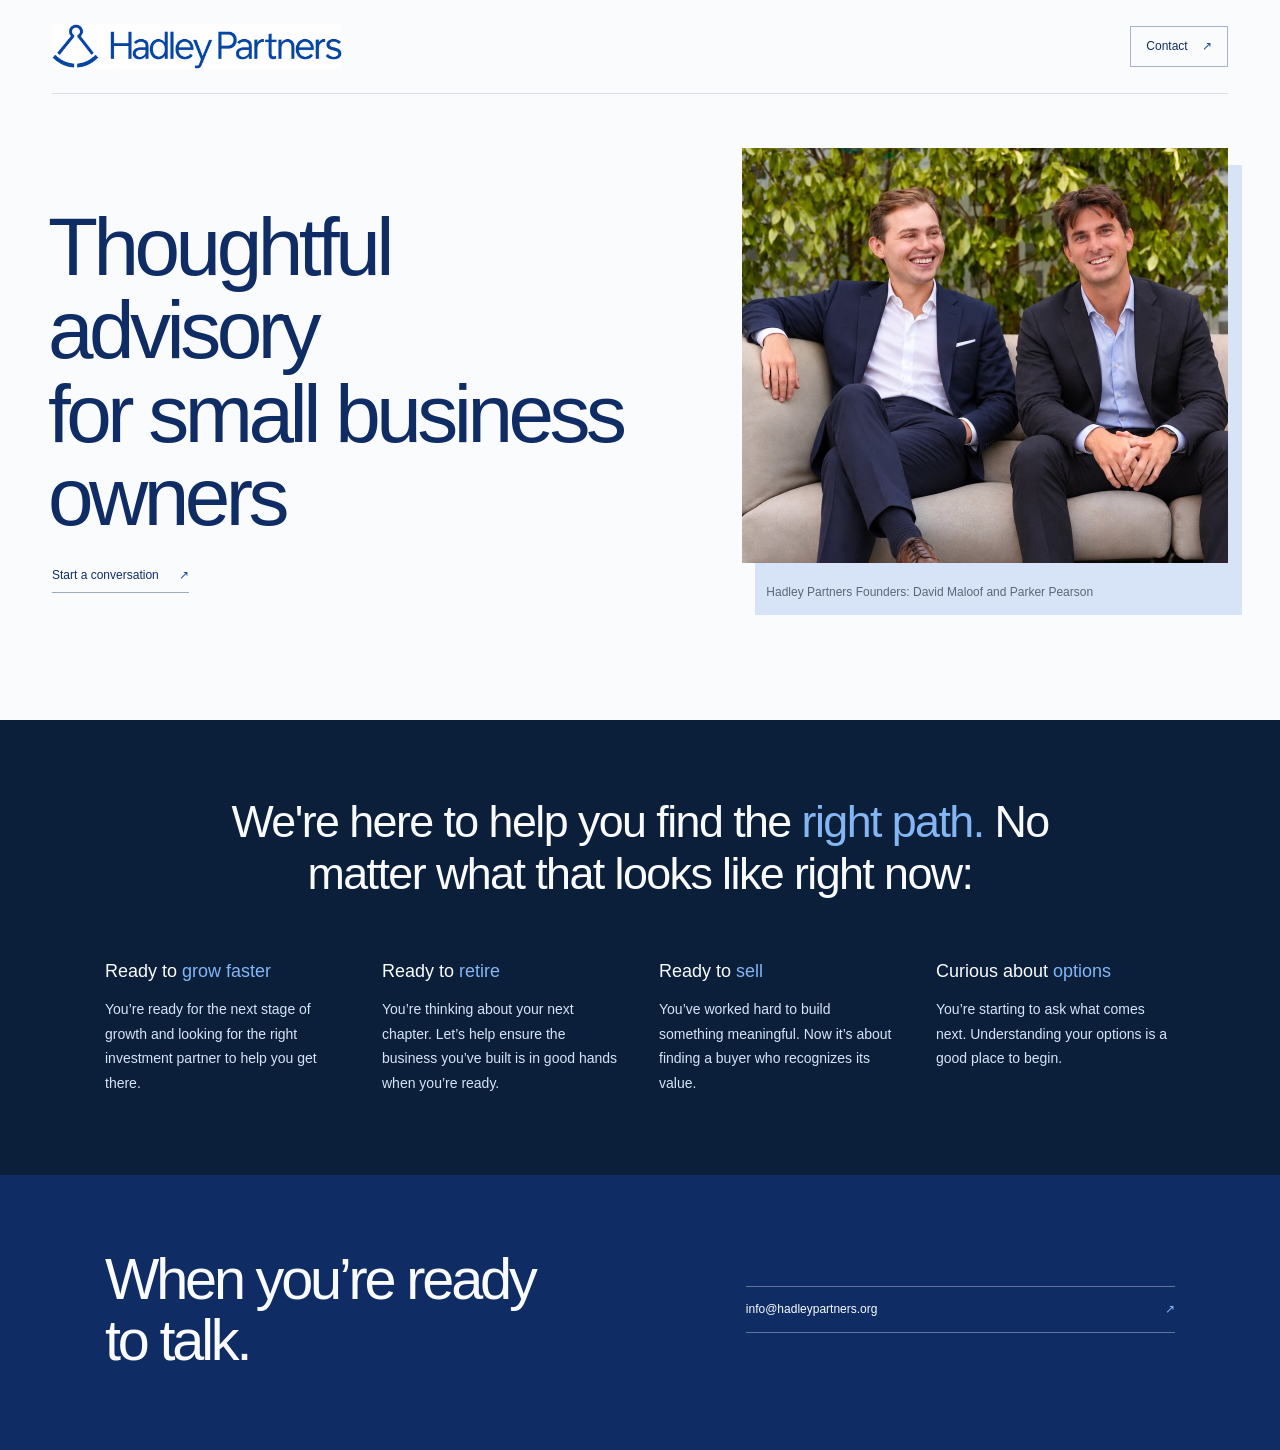
==== index.html @ 9680e1d5 "Update index and add new images Replit-Commit-Author: Agent" ====
<!doctype html>
<html lang="en">
  <head>
    <meta charset="UTF-8" />
    <meta name="viewport" content="width=device-width, initial-scale=1" />
    <script src="onepage.js?v=force-reload-top"></script>
    <title>Hadley Partners — Thoughtful advisory for small business owners</title>
    <meta name="description" content="Thoughtful, independent advisory for small business owners facing important decisions." />
    <meta property="og:title" content="Hadley Partners — Thoughtful advisory for small business owners" />
    <meta property="og:description" content="Thoughtful, independent perspective for the decisions that shape your business." />
    <meta property="og:type" content="website" />
    <meta name="theme-color" content="#FAFBFD" />
    <link rel="icon" type="image/svg+xml" href="favicon.svg" />
    <link rel="stylesheet" href="onepage.css?v=hadley-logo" />
  </head>
  <body>
    <a class="skip-link" href="#main">Skip to content</a>
    <header class="topbar">
      <div class="topbar-inner">
        <a class="wordmark" href="#top" aria-label="Hadley Partners home">
          <img class="brand-logo" src="assets/hadley-partners-logo.png" alt="Hadley Partners" width="1000" height="153" />
        </a>
        <nav class="main-nav" aria-label="Main navigation">
          <a class="nav-contact" href="mailto:info@hadleypartners.org">Contact <span aria-hidden="true">↗</span></a>
        </nav>
      </div>
    </header>

    <main id="main">
      <section class="hero" id="top" aria-labelledby="hero-title">
        <div class="hero-inner">
          <div class="hero-copy">
            <h1 id="hero-title">Thoughtful advisory <span>for small business owners</span></h1>
            <a class="text-link hero-link" href="mailto:info@hadleypartners.org">Start a conversation <span aria-hidden="true">↗</span></a>
          </div>
          <div class="hero-image-frame">
            <div class="image-backplate" aria-hidden="true"></div>
            <figure class="hero-photo">
              <img src="assets/hadley-partners-team.jpg" alt="Hadley Partners co-founders David, on the left, and Parker, on the right, seated together." />
            </figure>
            <p class="founders-caption">Hadley Partners Founders: David Maloof and Parker Pearson</p>
          </div>
        </div>
      </section>

      <section class="owner-options" aria-labelledby="options-title">
        <div class="section-inner">
          <h2 id="options-title">We're here to help you find the <span>right path.</span> No matter what that looks like right now:</h2>
          <div class="options-grid">
            <article>
              <h3>Ready to <span>grow faster</span></h3>
              <p>You’re ready for the next stage of growth and looking for the right investment partner to help you get there.</p>
            </article>
            <article>
              <h3>Ready to <span>retire</span></h3>
              <p>You’re thinking about your next chapter. Let’s help ensure the business you’ve built is in good hands when you’re ready.</p>
            </article>
            <article>
              <h3>Ready to <span>sell</span></h3>
              <p>You’ve worked hard to build something meaningful. Now it’s about finding a buyer who recognizes its value.</p>
            </article>
            <article>
              <h3>Curious about <span>options</span></h3>
              <p>You’re starting to ask what comes next. Understanding your options is a good place to begin.</p>
            </article>
          </div>
        </div>
      </section>

      <section class="contact" id="contact" aria-labelledby="contact-title">
        <div class="contact-inner">
          <h2 id="contact-title">When you’re ready to talk.</h2>
          <a class="contact-link" href="mailto:info@hadleypartners.org">
            <span>info@hadleypartners.org</span>
            <span class="contact-arrow" aria-hidden="true">↗</span>
          </a>
        </div>
      </section>
    </main>

  </body>
</html>
---- onepage.css ----
:root {
  color-scheme: light;
  --primary: #1E4B9B;
  --navy: #0F2D64;
  --sky: #84B6F4;
  --ivory: #FAFBFD;
  --light-gray: #E6EBF3;
  --charcoal: #2B2F36;
  --slate: #5A7FBF;
  --powder: #D7E4F7;
  --mid-gray: #AAB2BD;
  --midnight: #0B1F3B;
  --muted: #58677C;
  --line: #D8E0EC;
  --font: "Helvetica Neue", Helvetica, Arial, sans-serif;
}

* { box-sizing: border-box; }
html { scroll-behavior: smooth; scroll-padding-top: 90px; }
body {
  min-width: 320px;
  margin: 0;
  color: var(--charcoal);
  background: var(--ivory);
  font-family: var(--font);
  font-size: 15px;
  font-weight: 400;
  line-height: 1.72;
  -webkit-font-smoothing: antialiased;
  text-rendering: optimizeLegibility;
}
a { color: inherit; text-decoration: none; }
a:focus-visible { outline: 2px solid var(--primary); outline-offset: 5px; }
.skip-link {
  position: fixed;
  top: 10px;
  left: 12px;
  z-index: 20;
  padding: 10px 14px;
  transform: translateY(-150%);
  color: var(--ivory);
  background: var(--navy);
}
.skip-link:focus { transform: translateY(0); }

.topbar { position: absolute; z-index: 3; inset: 0 0 auto; }
.topbar-inner {
  display: flex;
  width: min(1240px, calc(100% - 104px));
  min-height: 94px;
  align-items: center;
  justify-content: space-between;
  margin: 0 auto;
  border-bottom: 1px solid rgba(15, 45, 100, 0.14);
}
.wordmark {
  display: inline-flex;
  align-items: baseline;
  gap: 8px;
  color: var(--navy);
  font-weight: 500;
  letter-spacing: -0.045em;
}
.brand-logo { display: block; width: 290px; max-width: 100%; height: auto; mix-blend-mode: multiply; }
.wordmark-name { font-size: 25px; line-height: 1; }
.wordmark-partners {
  color: var(--primary);
  font-size: 9px;
  font-weight: 500;
  letter-spacing: 0.17em;
  text-transform: uppercase;
}
.main-nav { display: flex; align-items: center; gap: 39px; }
.main-nav a {
  color: var(--navy);
  font-size: 12px;
  font-weight: 500;
  transition: color 180ms ease;
}
.main-nav a:hover { color: var(--primary); }
.main-nav .nav-contact {
  padding: 9px 15px;
  border: 1px solid rgba(15, 45, 100, 0.35);
}
.nav-contact span { margin-left: 11px; color: var(--primary); }
.main-nav .nav-contact:hover { color: var(--ivory); background: var(--navy); }

.hero { overflow: hidden; background: var(--ivory); }
.hero-inner {
  position: relative;
  display: grid;
  grid-template-columns: minmax(0, 1.08fr) minmax(340px, 0.92fr);
  gap: clamp(42px, 6.5vw, 90px);
  width: min(1240px, calc(100% - 104px));
  min-height: 720px;
  align-items: center;
  margin: 0 auto;
  padding: 137px 0 86px;
}
.hero-copy { position: relative; z-index: 1; max-width: 700px; }
.eyebrow, .section-label {
  margin: 0;
  color: var(--primary);
  font-size: 10px;
  font-weight: 500;
  letter-spacing: 0.16em;
  text-transform: uppercase;
}
.hero h1, .perspective h2, .approach h2, .contact h2 {
  margin-top: 0;
  color: var(--navy);
  font-weight: 300;
  letter-spacing: -0.055em;
}
.hero h1 {
  max-width: 740px;
  margin: 27px 0 22px -4px;
  font-size: clamp(3.7rem, 6.4vw, 6.15rem);
  line-height: 1.02;
}
.hero h1 span { display: block; }
.hero-summary {
  max-width: 390px;
  margin: 0 0 25px;
  color: var(--muted);
  font-size: 14px;
  line-height: 1.85;
}
.text-link {
  display: inline-flex;
  align-items: center;
  gap: 20px;
  padding-bottom: 7px;
  border-bottom: 1px solid rgba(15, 45, 100, 0.4);
  color: var(--navy);
  font-size: 12px;
  font-weight: 500;
  transition: gap 180ms ease, color 180ms ease, border-color 180ms ease;
}
.text-link span { color: var(--primary); }
.text-link:hover { gap: 27px; color: var(--primary); border-color: var(--primary); }

.hero-image-frame {
  position: relative;
  width: 100%;
  max-width: 510px;
  justify-self: end;
  padding: 0 0 22px 17px;
}
.hero-photo {
  position: relative;
  z-index: 1;
  width: 100%;
  aspect-ratio: 1.17 / 1;
  margin: 0;
  overflow: hidden;
  background: var(--powder);
}
.hero-photo img {
  display: block;
  width: 100%;
  height: 100%;
  object-fit: cover;
  object-position: center 48%;
}
.image-backplate {
  position: absolute;
  top: 17px;
  right: -14px;
  bottom: 8px;
  left: 30px;
  background: var(--powder);
}
.founders-caption {
  position: relative;
  z-index: 2;
  margin: 20px 0 0 24px;
  color: var(--muted);
  font-size: 12px;
  line-height: 1.5;
}

.photo-caption {
  position: absolute;
  z-index: 2;
  right: 0;
  bottom: 0;
  color: var(--muted);
  font-size: 10px;
  letter-spacing: 0.01em;
}

.section-inner, .contact-inner { width: min(1070px, calc(100% - 104px)); margin: 0 auto; }
.perspective {
  padding: 108px 0 112px;
  background: #F1F4F9;
}
.perspective-inner {
  display: grid;
  grid-template-columns: 0.7fr 1.5fr;
  gap: 70px;
  align-items: start;
}
.perspective .section-label, .approach .section-label { padding-top: 9px; }
.perspective-copy h2 {
  max-width: 720px;
  margin: 0 0 20px;
  font-size: clamp(2.8rem, 4.8vw, 4.45rem);
  line-height: 1.08;
}
.perspective-copy p, .approach-copy > p {
  max-width: 550px;
  margin: 0;
  color: var(--muted);
  font-size: 14px;
  line-height: 1.9;
}

.approach { padding: 104px 0 114px; }
.approach-inner {
  display: grid;
  grid-template-columns: 1fr 0.9fr;
  gap: 75px;
  align-items: start;
}
.approach-heading h2 {
  margin: 26px 0 0;
  font-size: clamp(3.2rem, 5.5vw, 5rem);
  line-height: 1.01;
}
.approach-copy { padding-top: 37px; }
.approach-copy > p { max-width: 440px; margin-bottom: 25px; }

.owner-options {
  padding: 76px 0 80px;
  background: var(--midnight);
  color: var(--ivory);
}
.owner-options h2 {
  max-width: 900px;
  margin: 0 auto 60px;
  font-weight: 300;
  font-size: clamp(2rem, 3.5vw, 3rem);
  line-height: 1.15;
  letter-spacing: -0.035em;
  text-align: center;
}
.owner-options h2 span, .options-grid h3 span { color: var(--sky); }
.options-grid { display: grid; grid-template-columns: repeat(4, minmax(0, 1fr)); gap: 38px; }
.options-grid h3 { margin: 0 0 14px; font-size: 18px; font-weight: 500; line-height: 1.35; }
.options-grid p { margin: 0; color: var(--powder); font-size: 14px; line-height: 1.75; }
@media (max-width: 900px) {
  .options-grid { grid-template-columns: repeat(2, minmax(0, 1fr)); gap: 36px; }
}
@media (max-width: 650px) {
  .owner-options { padding: 56px 0; }
  .owner-options h2 { margin-bottom: 38px; text-align: left; }
  .options-grid { grid-template-columns: 1fr; gap: 30px; }
}

.contact {
  padding: 74px 0 80px;
  color: var(--ivory);
  background: var(--navy);
}
.contact-inner { display: grid; grid-template-columns: 1.4fr 1fr; gap: 40px; align-items: center; }
.contact .section-label { align-self: start; color: var(--sky); }
.contact h2 {
  max-width: 460px;
  margin: 0;
  color: var(--ivory);
  font-size: clamp(2.7rem, 4.5vw, 4rem);
  line-height: 1.05;
}
.contact-inner > p:not(.section-label) {
  grid-column: 2;
  margin: 0;
  color: #D7E4F7;
  font-size: 12px;
}
.contact-link {
  grid-column: 2;
  grid-row: 1;
  display: flex;
  align-items: center;
  justify-content: space-between;
  gap: 15px;
  padding: 12px 0;
  border-top: 1px solid rgba(250, 251, 253, 0.35);
  border-bottom: 1px solid rgba(250, 251, 253, 0.35);
  color: var(--ivory);
  font-size: 12px;
  font-weight: 500;
  transition: color 180ms ease;
}
.contact-link:hover { color: var(--sky); }
.contact-arrow { color: var(--sky); }

.footer {
  display: flex;
  min-height: 73px;
  align-items: center;
  justify-content: space-between;
  gap: 18px;
  padding: 16px max(52px, calc((100% - 1240px) / 2));
  color: #C4CCDA;
  background: var(--midnight);
  font-size: 10px;
}
.footer-mark { color: var(--ivory); font-size: 13px; font-weight: 500; }
.footer a:last-child { color: #D7E4F7; }
.footer a:last-child span { margin-left: 7px; color: var(--sky); }
.footer a:hover { color: var(--sky); }

@media (max-width: 900px) {
  .topbar-inner, .hero-inner { width: calc(100% - 64px); }
  .hero-inner { grid-template-columns: 1.05fr 0.95fr; gap: 35px; min-height: 660px; }
  .hero h1 { font-size: clamp(3.4rem, 7vw, 5.3rem); }
  .hero-image-frame { padding-left: 12px; }
  .hero-photo { aspect-ratio: 1.08 / 1; }
  .section-inner, .contact-inner { width: calc(100% - 64px); }
  .perspective-inner { grid-template-columns: 0.6fr 1.5fr; gap: 38px; }
  .approach-inner { gap: 42px; }
  .contact-inner { grid-template-columns: 1.3fr 1fr; gap: 28px; }
  .contact h2 { grid-column: 1; }
  .contact-link { grid-column: 2; grid-row: 1; max-width: 350px; }
  .footer { padding-right: 32px; padding-left: 32px; }
}
@media (max-width: 650px) {
  html { scroll-padding-top: 22px; }
  .topbar-inner { width: calc(100% - 40px); min-height: 74px; }
  .wordmark-name { font-size: 22px; }
  .brand-logo { width: 210px; }
  .main-nav { gap: 17px; }
  .main-nav a { font-size: 10px; }
  .main-nav a[href="#perspective"] { display: none; }
  .main-nav .nav-contact { padding: 7px 10px; }
  .hero-inner {
    display: flex;
    min-height: 0;
    flex-direction: column;
    align-items: stretch;
    gap: 31px;
    width: calc(100% - 40px);
    padding: 126px 0 57px;
  }
  .hero-copy { max-width: 520px; }
  .eyebrow { font-size: 9px; }
  .hero h1 {
    margin: 25px 0 17px -2px;
    font-size: clamp(3.2rem, 12vw, 4.8rem);
    line-height: 1.02;
  }
  .hero-summary { max-width: 340px; font-size: 13px; }
  .hero-image-frame { width: 100%; max-width: none; padding: 0 0 20px 10px; }
  .hero-photo { aspect-ratio: 1.14 / 1; }
  .image-backplate { top: 11px; right: -5px; bottom: 8px; left: 19px; }
  .photo-caption { right: 0; bottom: 0; font-size: 9px; }
  .section-inner, .contact-inner { width: calc(100% - 40px); }
  .perspective { padding: 70px 0 73px; }
  .perspective-inner { display: block; }
  .perspective .section-label { margin-bottom: 30px; }
  .perspective-copy h2 { margin-bottom: 17px; font-size: clamp(2.6rem, 10vw, 3.7rem); }
  .perspective-copy p, .approach-copy > p { font-size: 13px; }
  .approach { padding: 70px 0 75px; }
  .approach-inner { display: block; }
  .approach-heading h2 { margin-top: 22px; font-size: clamp(3.1rem, 12vw, 4.5rem); }
  .approach-copy { padding-top: 25px; }
  .approach-copy > p { margin-bottom: 20px; }
  .contact { padding: 56px 0 62px; }
  .contact-inner { display: flex; flex-direction: column; align-items: stretch; gap: 19px; }
  .contact h2 { max-width: 400px; font-size: clamp(2.8rem, 10vw, 4rem); }
  .contact-inner > p:not(.section-label) { margin: 0; font-size: 12px; }
  .contact-link { width: 100%; max-width: 380px; margin-top: 3px; }
  .footer { min-height: 0; flex-wrap: wrap; padding: 20px; font-size: 9px; }
  .footer > span { order: 3; flex-basis: 100%; }
}
@media (max-width: 370px) {
  .brand-logo { width: 180px; }
  .main-nav { gap: 11px; }
  .main-nav a { font-size: 9px; }
  .main-nav .nav-contact { padding: 7px 8px; }
  .hero h1 { font-size: 3rem; }
  .footer { gap: 10px; }
}
@media (prefers-reduced-motion: reduce) {
  html { scroll-behavior: auto; }
  *, *::before, *::after {
    scroll-behavior: auto !important;
    transition-duration: 0.01ms !important;
    animation-duration: 0.01ms !important;
    animation-iteration-count: 1 !important;
  }
}
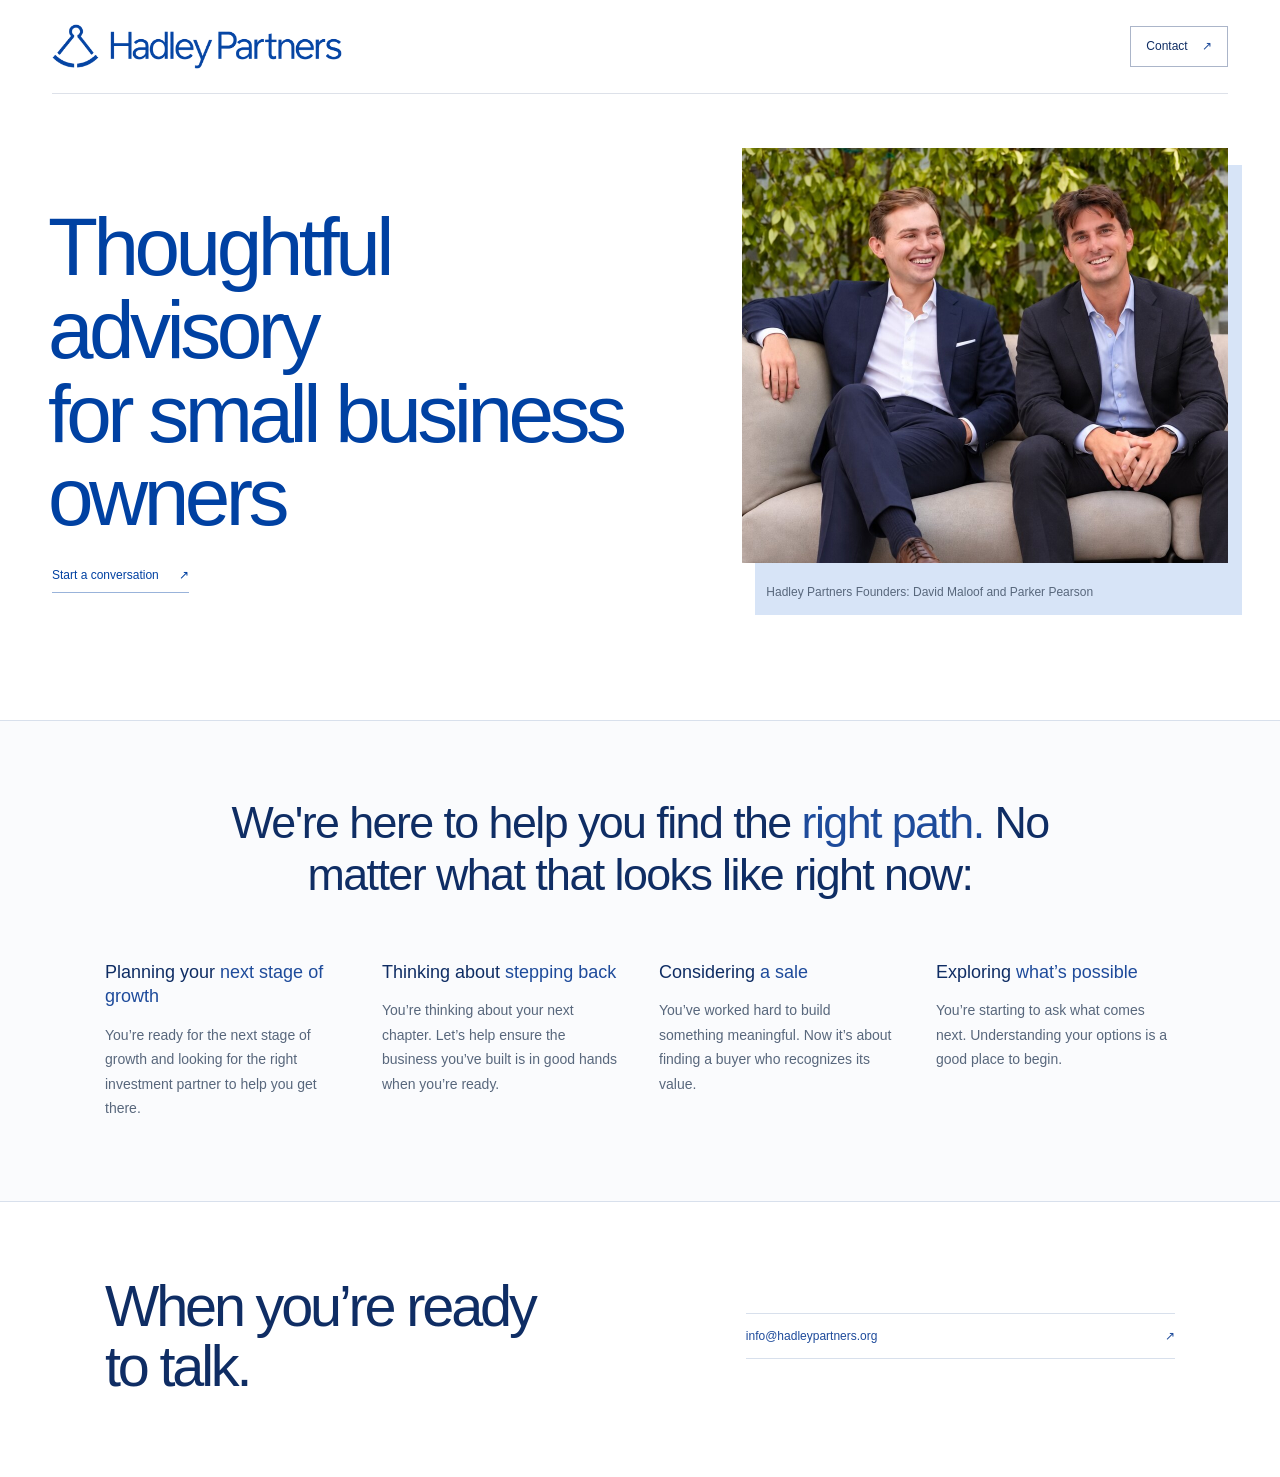
==== commit b3d620a1: "Update website positioning documentation and layout styles Replit-Commit-Author: Agent" ====
--- a/index.html
+++ b/index.html
@@ -9,9 +9,9 @@
     <meta property="og:title" content="Hadley Partners — Thoughtful advisory for small business owners" />
     <meta property="og:description" content="Thoughtful, independent perspective for the decisions that shape your business." />
     <meta property="og:type" content="website" />
-    <meta name="theme-color" content="#FAFBFD" />
+    <meta name="theme-color" content="#FFFFFF" />
     <link rel="icon" type="image/svg+xml" href="favicon.svg" />
-    <link rel="stylesheet" href="onepage.css?v=hadley-logo" />
+    <link rel="stylesheet" href="onepage.css?v=hadley-light" />
   </head>
   <body>
     <a class="skip-link" href="#main">Skip to content</a>
@@ -48,19 +48,19 @@
           <h2 id="options-title">We're here to help you find the <span>right path.</span> No matter what that looks like right now:</h2>
           <div class="options-grid">
             <article>
-              <h3>Ready to <span>grow faster</span></h3>
+              <h3>Planning your <span>next stage of growth</span></h3>
               <p>You’re ready for the next stage of growth and looking for the right investment partner to help you get there.</p>
             </article>
             <article>
-              <h3>Ready to <span>retire</span></h3>
+              <h3>Thinking about <span>stepping back</span></h3>
               <p>You’re thinking about your next chapter. Let’s help ensure the business you’ve built is in good hands when you’re ready.</p>
             </article>
             <article>
-              <h3>Ready to <span>sell</span></h3>
+              <h3>Considering <span>a sale</span></h3>
               <p>You’ve worked hard to build something meaningful. Now it’s about finding a buyer who recognizes its value.</p>
             </article>
             <article>
-              <h3>Curious about <span>options</span></h3>
+              <h3>Exploring <span>what’s possible</span></h3>
               <p>You’re starting to ask what comes next. Understanding your options is a good place to begin.</p>
             </article>
           </div>
--- a/onepage.css
+++ b/onepage.css
@@ -1,6 +1,7 @@
 :root {
   color-scheme: light;
   --primary: #1E4B9B;
+  --logo-blue: #0041A2;
   --navy: #0F2D64;
   --sky: #84B6F4;
   --ivory: #FAFBFD;
@@ -21,7 +22,7 @@
   min-width: 320px;
   margin: 0;
   color: var(--charcoal);
-  background: var(--ivory);
+  background: #FFFFFF;
   font-family: var(--font);
   font-size: 15px;
   font-weight: 400;
@@ -61,7 +62,7 @@
   font-weight: 500;
   letter-spacing: -0.045em;
 }
-.brand-logo { display: block; width: 290px; max-width: 100%; height: auto; mix-blend-mode: multiply; }
+.brand-logo { display: block; width: 290px; max-width: 100%; height: auto; }
 .wordmark-name { font-size: 25px; line-height: 1; }
 .wordmark-partners {
   color: var(--primary);
@@ -85,7 +86,7 @@
 .nav-contact span { margin-left: 11px; color: var(--primary); }
 .main-nav .nav-contact:hover { color: var(--ivory); background: var(--navy); }
 
-.hero { overflow: hidden; background: var(--ivory); }
+.hero { overflow: hidden; background: #FFFFFF; }
 .hero-inner {
   position: relative;
   display: grid;
@@ -114,6 +115,7 @@
 }
 .hero h1 {
   max-width: 740px;
+  color: var(--logo-blue);
   margin: 27px 0 22px -4px;
   font-size: clamp(3.7rem, 6.4vw, 6.15rem);
   line-height: 1.02;
@@ -139,6 +141,9 @@
 }
 .text-link span { color: var(--primary); }
 .text-link:hover { gap: 27px; color: var(--primary); border-color: var(--primary); }
+.hero-link, .hero-link span, .hero-link:hover { color: var(--logo-blue); }
+.hero-link { border-color: rgba(0, 65, 162, 0.4); }
+.hero-link:hover { border-color: var(--logo-blue); }
 
 .hero-image-frame {
   position: relative;
@@ -233,8 +238,10 @@
 
 .owner-options {
   padding: 76px 0 80px;
-  background: var(--midnight);
-  color: var(--ivory);
+  background: var(--ivory);
+  color: var(--navy);
+  border-top: 1px solid var(--line);
+  border-bottom: 1px solid var(--line);
 }
 .owner-options h2 {
   max-width: 900px;
@@ -245,10 +252,10 @@
   letter-spacing: -0.035em;
   text-align: center;
 }
-.owner-options h2 span, .options-grid h3 span { color: var(--sky); }
+.owner-options h2 span, .options-grid h3 span { color: var(--primary); }
 .options-grid { display: grid; grid-template-columns: repeat(4, minmax(0, 1fr)); gap: 38px; }
 .options-grid h3 { margin: 0 0 14px; font-size: 18px; font-weight: 500; line-height: 1.35; }
-.options-grid p { margin: 0; color: var(--powder); font-size: 14px; line-height: 1.75; }
+.options-grid p { margin: 0; color: var(--muted); font-size: 14px; line-height: 1.75; }
 @media (max-width: 900px) {
   .options-grid { grid-template-columns: repeat(2, minmax(0, 1fr)); gap: 36px; }
 }
@@ -260,15 +267,15 @@
 
 .contact {
   padding: 74px 0 80px;
-  color: var(--ivory);
-  background: var(--navy);
+  color: var(--navy);
+  background: #FFFFFF;
 }
 .contact-inner { display: grid; grid-template-columns: 1.4fr 1fr; gap: 40px; align-items: center; }
 .contact .section-label { align-self: start; color: var(--sky); }
 .contact h2 {
   max-width: 460px;
   margin: 0;
-  color: var(--ivory);
+  color: var(--navy);
   font-size: clamp(2.7rem, 4.5vw, 4rem);
   line-height: 1.05;
 }
@@ -286,15 +293,15 @@
   justify-content: space-between;
   gap: 15px;
   padding: 12px 0;
-  border-top: 1px solid rgba(250, 251, 253, 0.35);
-  border-bottom: 1px solid rgba(250, 251, 253, 0.35);
-  color: var(--ivory);
+  border-top: 1px solid var(--line);
+  border-bottom: 1px solid var(--line);
+  color: var(--primary);
   font-size: 12px;
   font-weight: 500;
   transition: color 180ms ease;
 }
-.contact-link:hover { color: var(--sky); }
-.contact-arrow { color: var(--sky); }
+.contact-link:hover { color: var(--navy); }
+.contact-arrow { color: var(--primary); }
 
 .footer {
   display: flex;
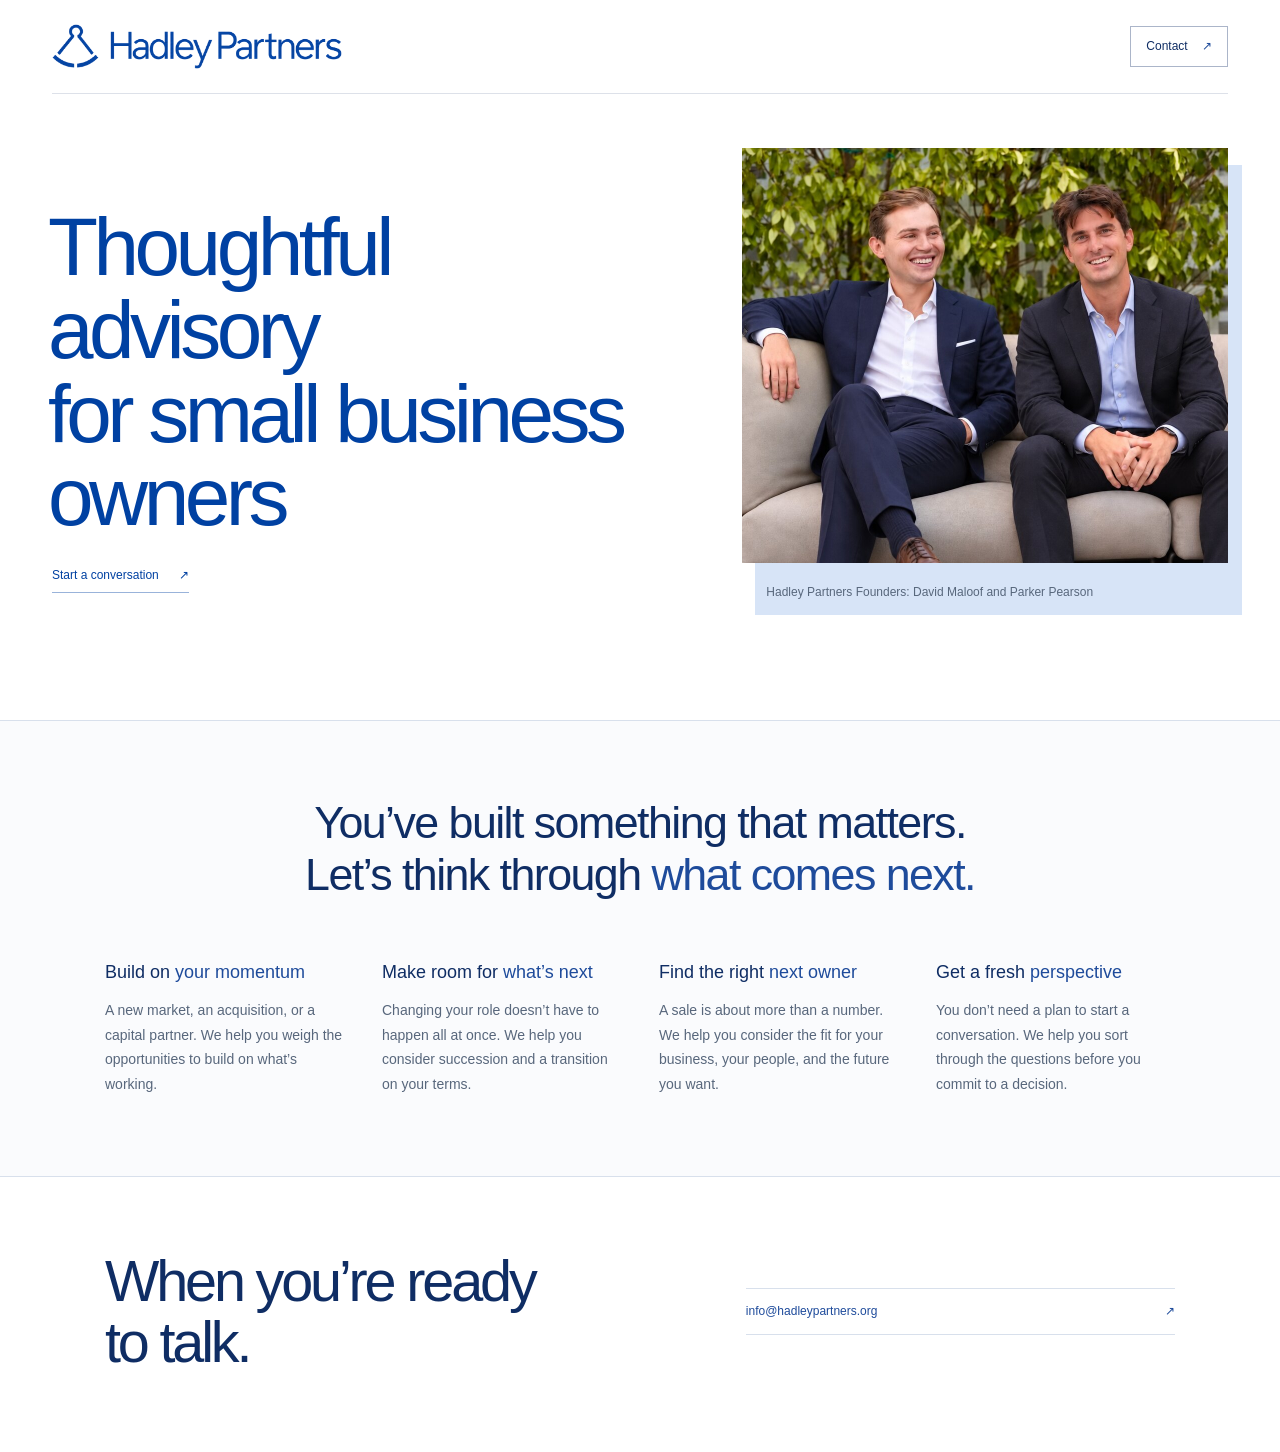
==== commit 0173966a: "Update index.html structure Replit-Commit-Author: Agent" ====
--- a/index.html
+++ b/index.html
@@ -45,23 +45,23 @@
 
       <section class="owner-options" aria-labelledby="options-title">
         <div class="section-inner">
-          <h2 id="options-title">We're here to help you find the <span>right path.</span> No matter what that looks like right now:</h2>
+          <h2 id="options-title">You’ve built something that matters.<br />Let’s think through <span>what comes next.</span></h2>
           <div class="options-grid">
             <article>
-              <h3>Planning your <span>next stage of growth</span></h3>
-              <p>You’re ready for the next stage of growth and looking for the right investment partner to help you get there.</p>
+              <h3>Build on <span>your momentum</span></h3>
+              <p>A new market, an acquisition, or a capital partner. We help you weigh the opportunities to build on what’s working.</p>
             </article>
             <article>
-              <h3>Thinking about <span>stepping back</span></h3>
-              <p>You’re thinking about your next chapter. Let’s help ensure the business you’ve built is in good hands when you’re ready.</p>
+              <h3>Make room for <span>what’s next</span></h3>
+              <p>Changing your role doesn’t have to happen all at once. We help you consider succession and a transition on your terms.</p>
             </article>
             <article>
-              <h3>Considering <span>a sale</span></h3>
-              <p>You’ve worked hard to build something meaningful. Now it’s about finding a buyer who recognizes its value.</p>
+              <h3>Find the right <span>next owner</span></h3>
+              <p>A sale is about more than a number. We help you consider the fit for your business, your people, and the future you want.</p>
             </article>
             <article>
-              <h3>Exploring <span>what’s possible</span></h3>
-              <p>You’re starting to ask what comes next. Understanding your options is a good place to begin.</p>
+              <h3>Get a fresh <span>perspective</span></h3>
+              <p>You don’t need a plan to start a conversation. We help you sort through the questions before you commit to a decision.</p>
             </article>
           </div>
         </div>
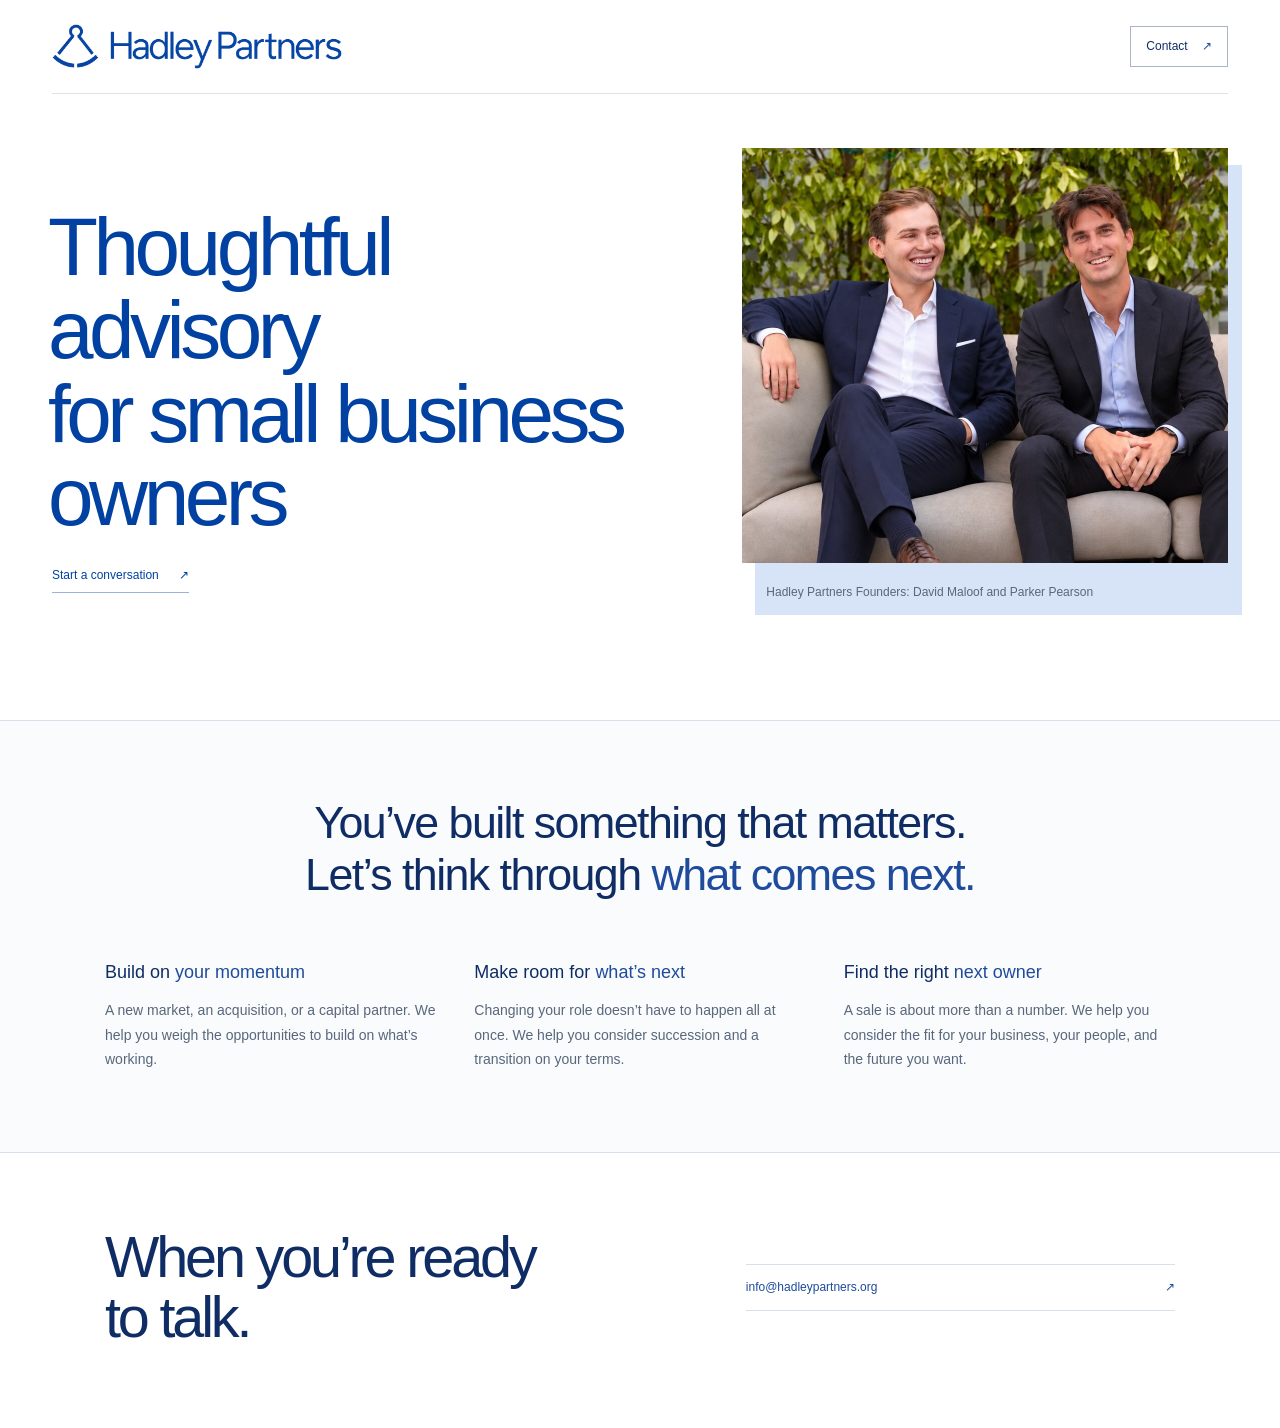
==== commit 23f564e6: "Clean up index and update styles Replit-Commit-Author: Agent" ====
--- a/index.html
+++ b/index.html
@@ -59,10 +59,6 @@
               <h3>Find the right <span>next owner</span></h3>
               <p>A sale is about more than a number. We help you consider the fit for your business, your people, and the future you want.</p>
             </article>
-            <article>
-              <h3>Get a fresh <span>perspective</span></h3>
-              <p>You don’t need a plan to start a conversation. We help you sort through the questions before you commit to a decision.</p>
-            </article>
           </div>
         </div>
       </section>
--- a/onepage.css
+++ b/onepage.css
@@ -253,11 +253,11 @@
   text-align: center;
 }
 .owner-options h2 span, .options-grid h3 span { color: var(--primary); }
-.options-grid { display: grid; grid-template-columns: repeat(4, minmax(0, 1fr)); gap: 38px; }
+.options-grid { display: grid; grid-template-columns: repeat(3, minmax(0, 1fr)); gap: 38px; }
 .options-grid h3 { margin: 0 0 14px; font-size: 18px; font-weight: 500; line-height: 1.35; }
 .options-grid p { margin: 0; color: var(--muted); font-size: 14px; line-height: 1.75; }
 @media (max-width: 900px) {
-  .options-grid { grid-template-columns: repeat(2, minmax(0, 1fr)); gap: 36px; }
+  .options-grid { gap: 28px; }
 }
 @media (max-width: 650px) {
   .owner-options { padding: 56px 0; }
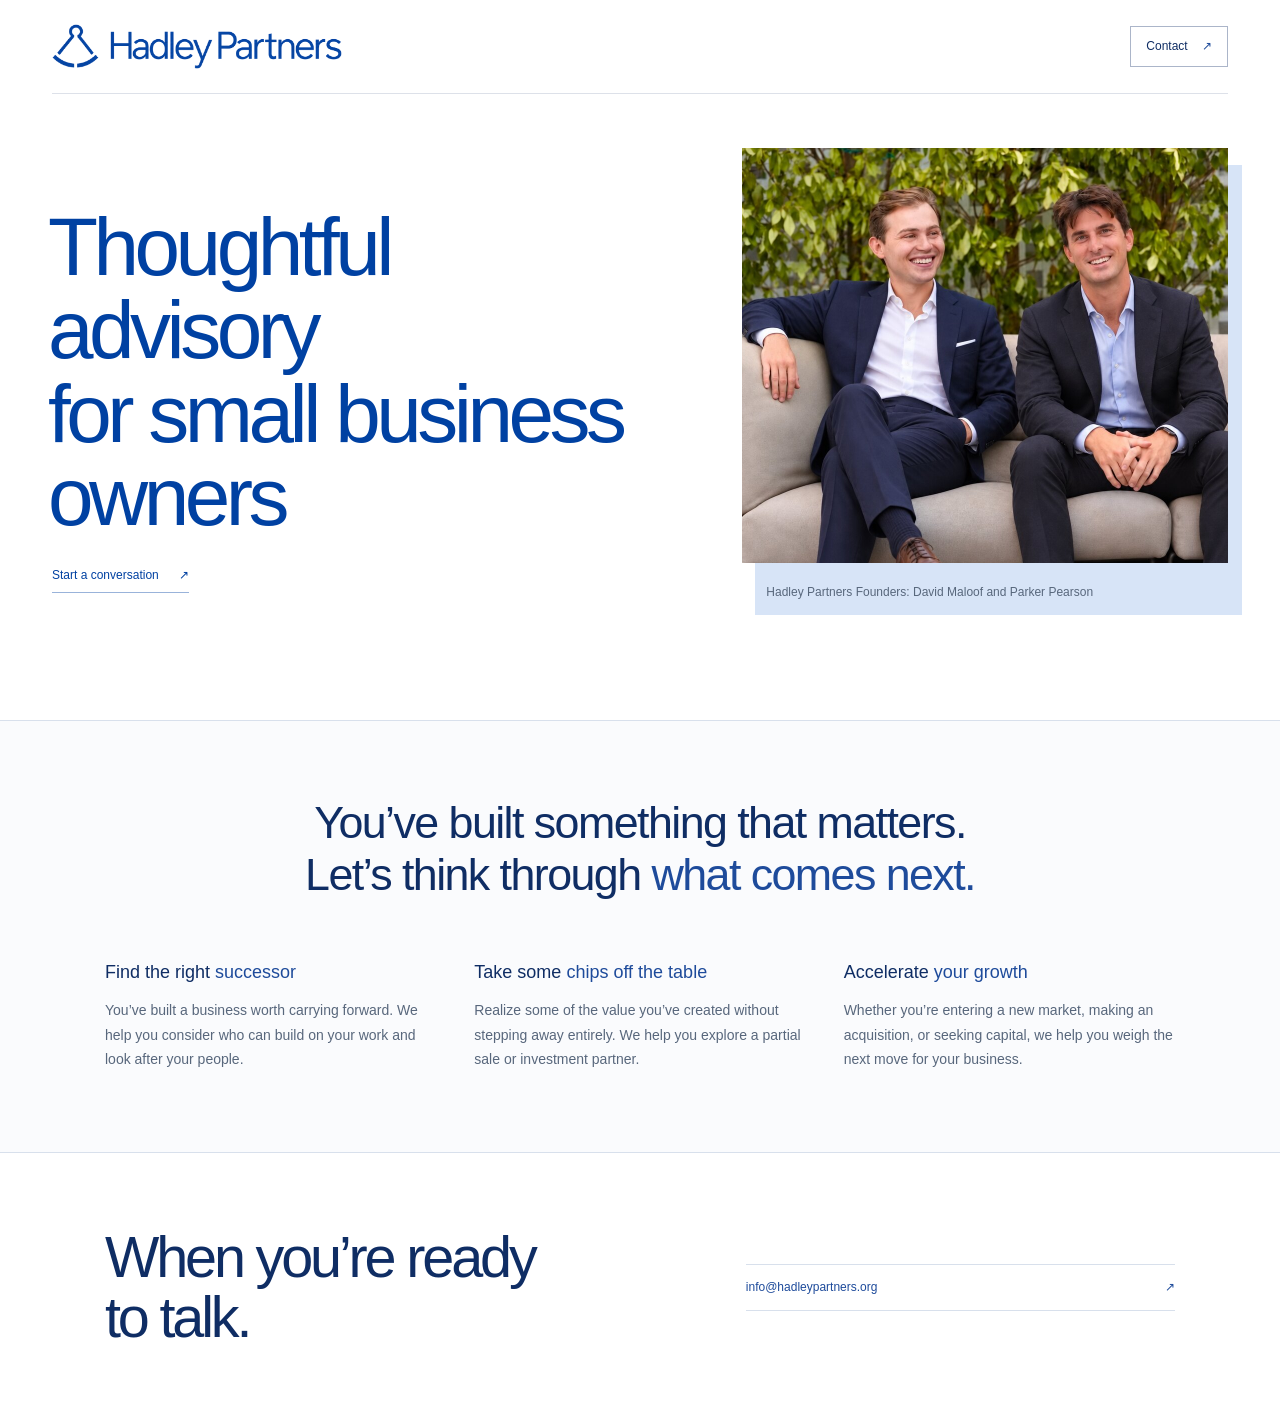
==== commit b7a3ee45: "Update content in index.html Replit-Commit-Author: Agent" ====
--- a/index.html
+++ b/index.html
@@ -48,16 +48,16 @@
           <h2 id="options-title">You’ve built something that matters.<br />Let’s think through <span>what comes next.</span></h2>
           <div class="options-grid">
             <article>
-              <h3>Build on <span>your momentum</span></h3>
-              <p>A new market, an acquisition, or a capital partner. We help you weigh the opportunities to build on what’s working.</p>
+              <h3>Find the right <span>successor</span></h3>
+              <p>You’ve built a business worth carrying forward. We help you consider who can build on your work and look after your people.</p>
             </article>
             <article>
-              <h3>Make room for <span>what’s next</span></h3>
-              <p>Changing your role doesn’t have to happen all at once. We help you consider succession and a transition on your terms.</p>
+              <h3>Take some <span>chips off the table</span></h3>
+              <p>Realize some of the value you’ve created without stepping away entirely. We help you explore a partial sale or investment partner.</p>
             </article>
             <article>
-              <h3>Find the right <span>next owner</span></h3>
-              <p>A sale is about more than a number. We help you consider the fit for your business, your people, and the future you want.</p>
+              <h3>Accelerate <span>your growth</span></h3>
+              <p>Whether you’re entering a new market, making an acquisition, or seeking capital, we help you weigh the next move for your business.</p>
             </article>
           </div>
         </div>
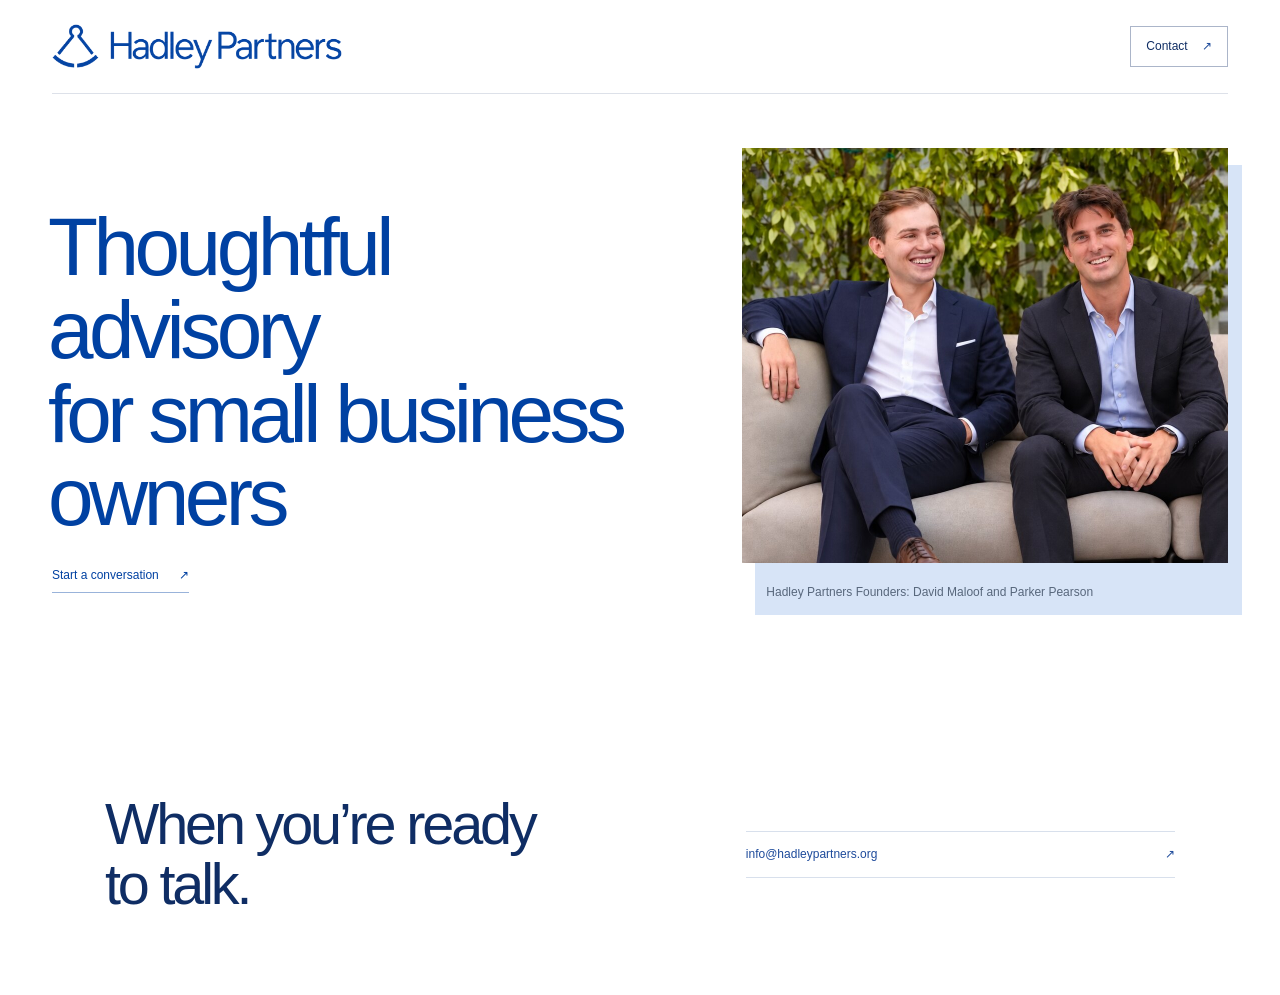
==== commit 019927e4: "Remove unused elements from index.html Replit-Commit-Author: Agent" ====
--- a/index.html
+++ b/index.html
@@ -43,26 +43,6 @@
         </div>
       </section>
 
-      <section class="owner-options" aria-labelledby="options-title">
-        <div class="section-inner">
-          <h2 id="options-title">You’ve built something that matters.<br />Let’s think through <span>what comes next.</span></h2>
-          <div class="options-grid">
-            <article>
-              <h3>Find the right <span>successor</span></h3>
-              <p>You’ve built a business worth carrying forward. We help you consider who can build on your work and look after your people.</p>
-            </article>
-            <article>
-              <h3>Take some <span>chips off the table</span></h3>
-              <p>Realize some of the value you’ve created without stepping away entirely. We help you explore a partial sale or investment partner.</p>
-            </article>
-            <article>
-              <h3>Accelerate <span>your growth</span></h3>
-              <p>Whether you’re entering a new market, making an acquisition, or seeking capital, we help you weigh the next move for your business.</p>
-            </article>
-          </div>
-        </div>
-      </section>
-
       <section class="contact" id="contact" aria-labelledby="contact-title">
         <div class="contact-inner">
           <h2 id="contact-title">When you’re ready to talk.</h2>
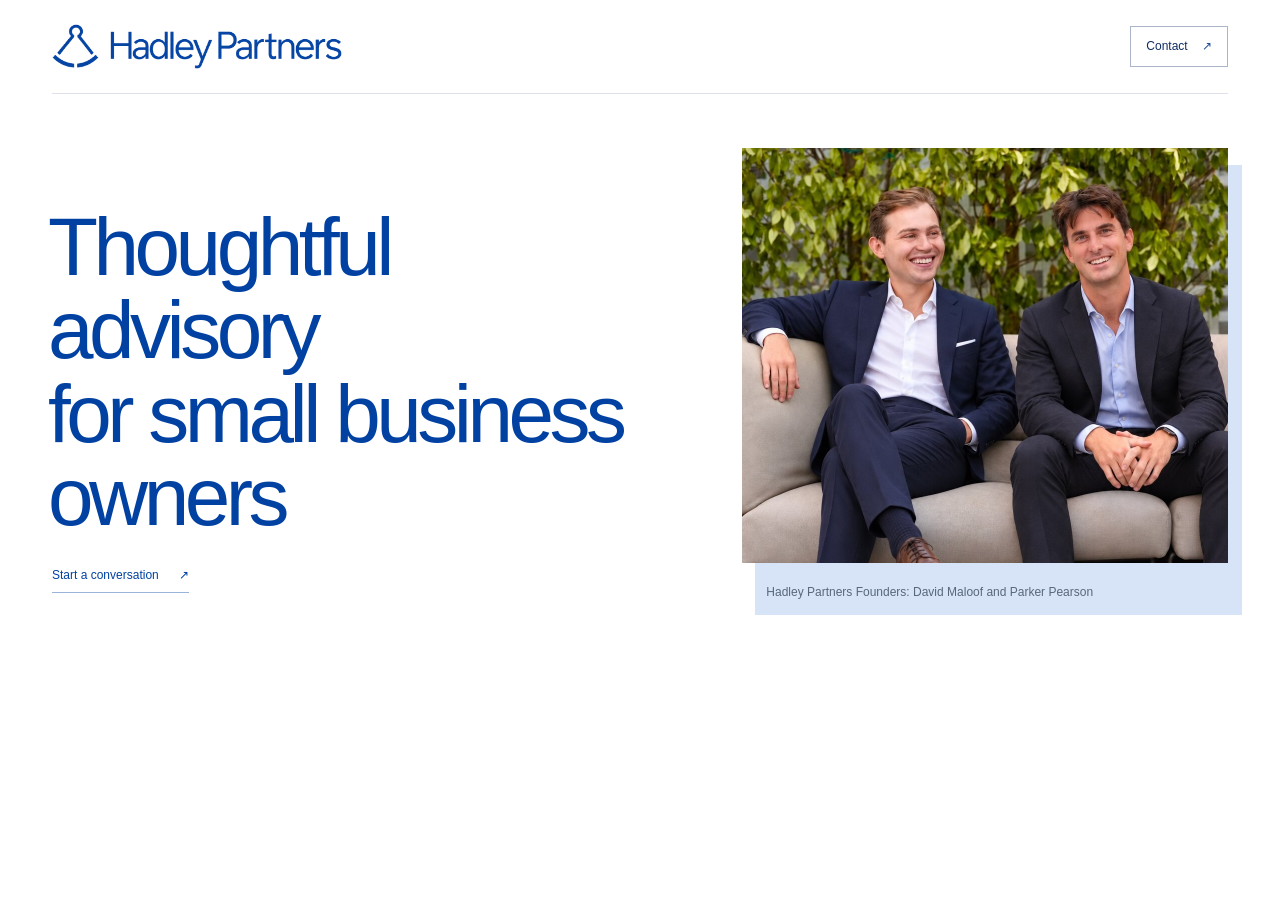
==== commit 3d14e5ee: "Remove unused elements from index.html Replit-Commit-Author: Agent" ====
--- a/index.html
+++ b/index.html
@@ -43,15 +43,6 @@
         </div>
       </section>
 
-      <section class="contact" id="contact" aria-labelledby="contact-title">
-        <div class="contact-inner">
-          <h2 id="contact-title">When you’re ready to talk.</h2>
-          <a class="contact-link" href="mailto:info@hadleypartners.org">
-            <span>info@hadleypartners.org</span>
-            <span class="contact-arrow" aria-hidden="true">↗</span>
-          </a>
-        </div>
-      </section>
     </main>
 
   </body>
